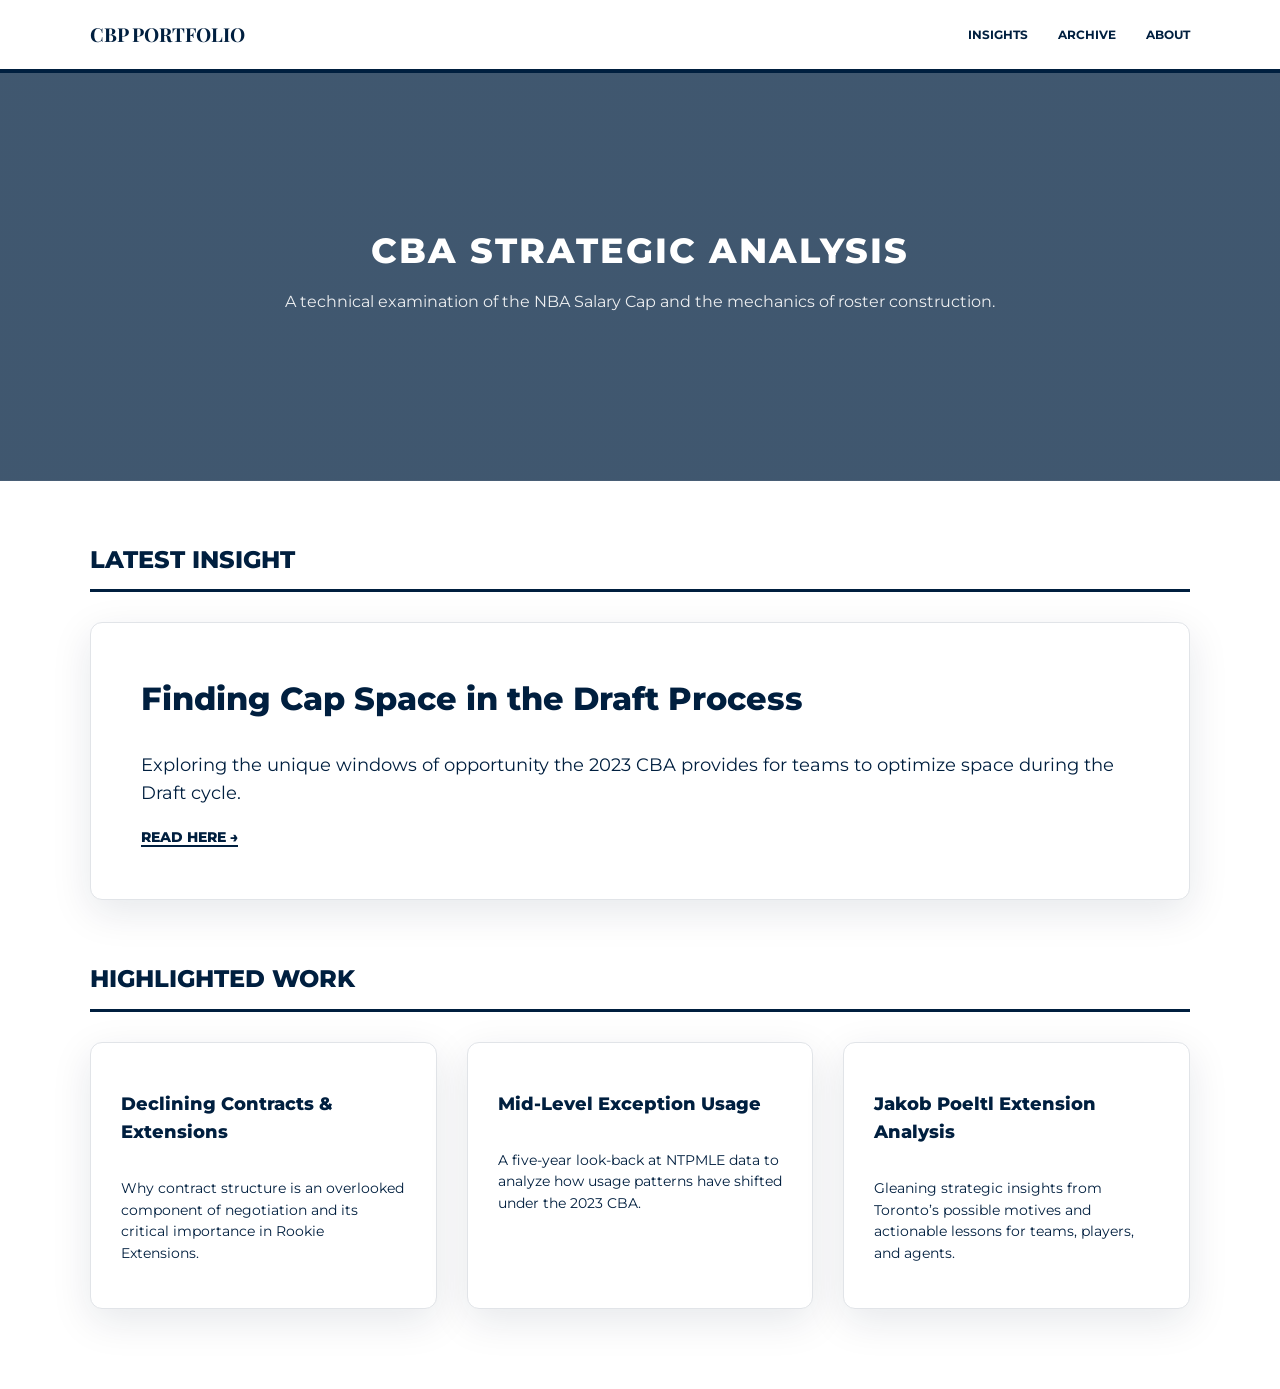
==== index.html @ 21a1cd1e "Update index.html" ====
<!DOCTYPE html>
<html lang="en">
<head>
    <meta charset="UTF-8">
    <meta name="viewport" content="width=device-width, initial-scale=1.0">
    <title>CBP Portfolio | Home</title>
    <link rel="stylesheet" href="style.css">
</head>
<body>
    <nav>
        <div class="nav-container">
            <a href="index.html" class="brand-logo">CBP Portfolio</a>
            <ul>
                <li><a href="index.html">Insights</a></li>
                <li><a href="projects.html">Archive</a></li>
                <li><a href="about.html">About</a></li>
            </ul>
        </div>
    </nav>

    <header class="hero">
        <h1>CBA Strategic Analysis</h1>
        <p>A technical examination of the NBA Salary Cap and the mechanics of roster construction.</p>
    </header>

    <main class="container">
        <span class="section-title">Latest Insight</span>
        <div class="featured-card">
            <h2 style="font-size: 2rem; margin-top: 0; font-weight: 800;">Finding Cap Space in the Draft Process</h2>
            <p style="font-size: 1.1rem;">Exploring the unique windows of opportunity the 2023 CBA provides for teams to optimize space during the Draft cycle.</p>
            <a href="https://drive.google.com/open?id=1f_7PeW-LgI48fHbIwn1nZwEF0cop1uEIu7tXVIypFJo" style="color:var(--navy); font-weight:800; text-decoration:none; text-transform:uppercase; font-size:0.85rem; border-bottom: 2px solid var(--navy);">Read Here →</a>
        </div>

        <span class="section-title">Highlighted Work</span>
        <div class="grid">
            <a href="https://drive.google.com/open?id=1r5EEuAGNq259s-AdWEqDMYGVttCYuRvjtx8AqNVq8k0" class="card">
                <h3 style="font-weight:800; font-size:1.1rem;">Declining Contracts & Extensions</h3>
                <p style="font-size:0.85rem;">Why contract structure is an overlooked component of negotiation and its critical importance in Rookie Extensions.</p>
            </a>
            <a href="https://drive.google.com/open?id=15UDdMBp6Mp_vAnA6nlnhU4esBTWFTg453Vq_dpr5j-M" class="card">
                <h3 style="font-weight:800; font-size:1.1rem;">Mid-Level Exception Usage</h3>
                <p style="font-size:0.85rem;">A five-year look-back at NTPMLE data to analyze how usage patterns have shifted under the 2023 CBA.</p>
            </a>
            <a href="https://drive.google.com/open?id=14e6H8MVXcV-r86VJy1ZReL-wsqnfhFiHsn7ZvPEMdQc" class="card">
                <h3 style="font-weight:800; font-size:1.1rem;">Jakob Poeltl Extension Analysis</h3>
                <p style="font-size:0.85rem;">Gleaning strategic insights from Toronto’s possible motives and actionable lessons for teams, players, and agents.</p>
            </a>
        </div>
    </main>
</body>
</html>
---- style.css ----
@import url('https://fonts.googleapis.com/css2?family=Montserrat:wght@400;600;700;800&family=Playfair+Display:wght@700&display=swap');

:root {
    --navy: #001f3f; 
    --white: #ffffff;
    --light-gray: #f8f9fa;
    --border: #e1e4e8;
    --shadow: 0 12px 40px rgba(0, 31, 63, 0.1);
}

body {
    font-family: 'Montserrat', sans-serif;
    margin: 0;
    color: var(--navy);
    background-color: var(--white);
    line-height: 1.6;
    font-size: 0.95rem;
}

/* NAVIGATION */
nav {
    background: var(--white);
    padding: 1.2rem 0;
    border-bottom: 4px solid var(--navy);
    position: sticky;
    top: 0;
    z-index: 1000;
}

.nav-container {
    width: 90%;
    max-width: 1100px;
    margin: auto;
    display: flex;
    justify-content: space-between;
    align-items: center;
}

.brand-logo {
    font-family: 'Playfair Display', serif;
    font-weight: 700;
    font-size: 1.2rem;
    color: var(--navy);
    text-decoration: none;
}

nav ul { display: flex; gap: 30px; list-style: none; margin: 0; }
nav a { text-decoration: none; color: var(--navy); font-weight: 700; font-size: 0.75rem; text-transform: uppercase; }

/* HERO BANNERS */
.hero {
    background: linear-gradient(rgba(0, 31, 63, 0.75), rgba(0, 31, 63, 0.75)), 
                url('https://images.unsplash.com/photo-1544919982-b61976f0ba43?auto=format&fit=crop&w=1500&q=80');
    background-size: cover;
    background-position: center;
    color: var(--white);
    padding: 150px 20px; /* Large and clear */
    text-align: center;
}

.hero h1 { font-size: 2.2rem; margin: 0; font-weight: 800; text-transform: uppercase; letter-spacing: 2px; }
.hero p { font-size: 1rem; opacity: 0.9; margin-top: 10px; max-width: 750px; margin-inline: auto; font-weight: 400; }

/* SECTION TITLES */
.section-title {
    font-size: 1.5rem;
    font-weight: 800;
    text-transform: uppercase;
    color: var(--navy);
    margin: 60px 0 30px;
    display: block;
    border-bottom: 3px solid var(--navy);
    padding-bottom: 10px;
}

/* CARDS */
.container { width: 90%; max-width: 1100px; margin: auto; padding-bottom: 80px; }

.featured-card {
    border: 1px solid var(--border);
    padding: 50px;
    background: var(--white);
    box-shadow: var(--shadow);
    border-radius: 12px;
}

.grid { display: grid; grid-template-columns: repeat(3, 1fr); gap: 30px; }

.card {
    border: 1px solid var(--border);
    padding: 30px;
    background: var(--white);
    box-shadow: var(--shadow);
    border-radius: 12px;
    transition: 0.3s ease;
    text-decoration: none;
    color: inherit;
    display: flex;
    flex-direction: column;
}

.card:hover { transform: translateY(-8px); box-shadow: 0 20px 50px rgba(0, 31, 63, 0.15); }

/* CONNECT BOX AESTHETIC */
.contact-box {
    background: var(--white);
    border: 1px solid var(--border);
    padding: 35px; /* Added significant white space */
    border-radius: 15px;
    box-shadow: var(--shadow);
}

.contact-box h4 {
    margin: 0 0 20px;
    text-transform: uppercase;
    font-size: 1.1rem;
    letter-spacing: 1px;
    color: var(--navy);
    font-weight: 800;
}

.btn-outline {
    display: inline-block;
    padding: 14px 28px;
    border: 2px solid var(--navy);
    color: var(--navy);
    text-decoration: none;
    font-weight: 700;
    text-transform: uppercase;
    font-size: 0.8rem;
    margin-top: 25px;
    border-radius: 4px;
}

.btn-outline:hover { background: var(--navy); color: var(--white); }

@media (max-width: 900px) { .grid { grid-template-columns: 1fr; } }
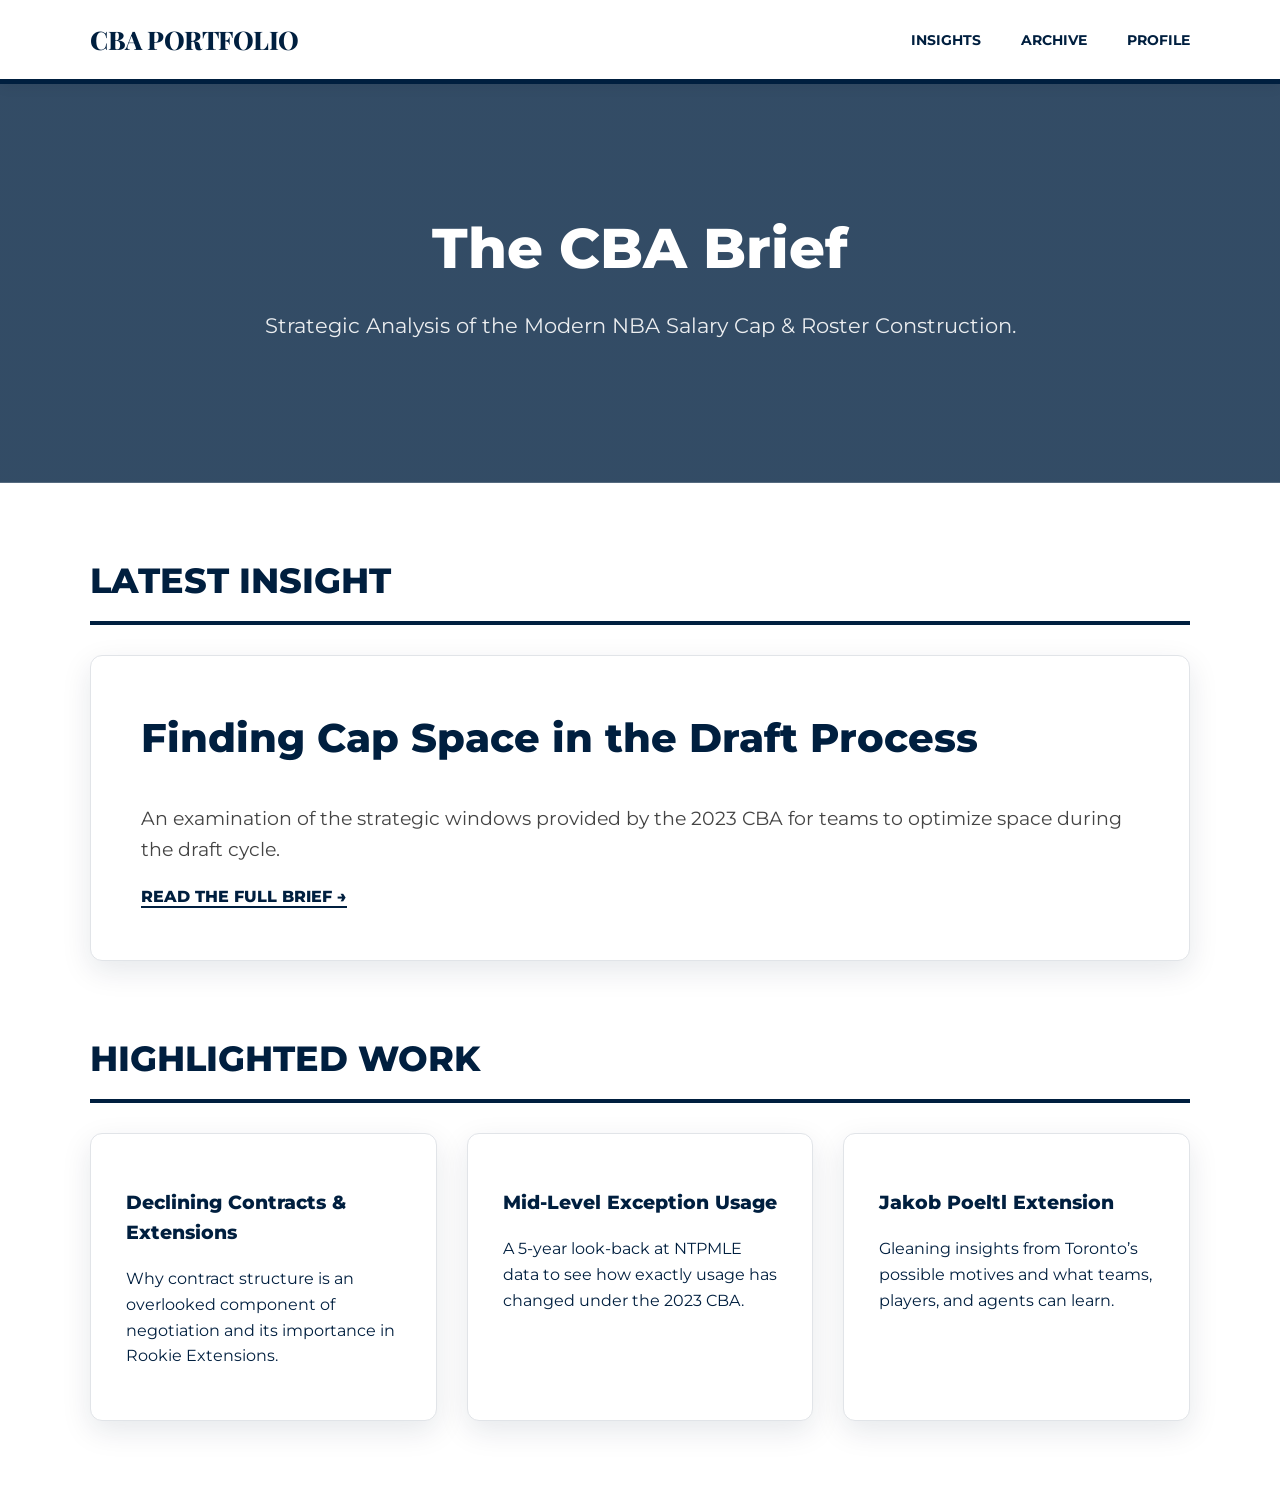
==== commit cc46b591: "Update index.html" ====
--- a/index.html
+++ b/index.html
@@ -3,49 +3,51 @@
 <head>
     <meta charset="UTF-8">
     <meta name="viewport" content="width=device-width, initial-scale=1.0">
-    <title>CBP Portfolio | Home</title>
+    <title>CBA Portfolio | Michael Morales</title>
     <link rel="stylesheet" href="style.css">
 </head>
 <body>
+
     <nav>
         <div class="nav-container">
-            <a href="index.html" class="brand-logo">CBP Portfolio</a>
+            <a href="index.html" class="brand-logo">CBA Portfolio</a>
             <ul>
                 <li><a href="index.html">Insights</a></li>
                 <li><a href="projects.html">Archive</a></li>
-                <li><a href="about.html">About</a></li>
+                <li><a href="about.html">Profile</a></li>
             </ul>
         </div>
     </nav>
 
     <header class="hero">
-        <h1>CBA Strategic Analysis</h1>
-        <p>A technical examination of the NBA Salary Cap and the mechanics of roster construction.</p>
+        <h1>The CBA Brief</h1>
+        <p>Strategic Analysis of the Modern NBA Salary Cap & Roster Construction.</p>
     </header>
 
     <main class="container">
         <span class="section-title">Latest Insight</span>
         <div class="featured-card">
-            <h2 style="font-size: 2rem; margin-top: 0; font-weight: 800;">Finding Cap Space in the Draft Process</h2>
-            <p style="font-size: 1.1rem;">Exploring the unique windows of opportunity the 2023 CBA provides for teams to optimize space during the Draft cycle.</p>
-            <a href="https://drive.google.com/open?id=1f_7PeW-LgI48fHbIwn1nZwEF0cop1uEIu7tXVIypFJo" style="color:var(--navy); font-weight:800; text-decoration:none; text-transform:uppercase; font-size:0.85rem; border-bottom: 2px solid var(--navy);">Read Here →</a>
+            <h2 style="font-size: 2.5rem; margin-top: 0; font-weight: 800;">Finding Cap Space in the Draft Process</h2>
+            <p style="font-size: 1.2rem; color: #444;">An examination of the strategic windows provided by the 2023 CBA for teams to optimize space during the draft cycle.</p>
+            <a href="https://drive.google.com/open?id=1f_7PeW-LgI48fHbIwn1nZwEF0cop1uEIu7tXVIypFJo" style="color:var(--navy); font-weight:800; text-decoration:none; text-transform:uppercase; font-size:1rem; border-bottom: 2px solid var(--navy);">Read the Full Brief →</a>
         </div>
 
         <span class="section-title">Highlighted Work</span>
         <div class="grid">
             <a href="https://drive.google.com/open?id=1r5EEuAGNq259s-AdWEqDMYGVttCYuRvjtx8AqNVq8k0" class="card">
-                <h3 style="font-weight:800; font-size:1.1rem;">Declining Contracts & Extensions</h3>
-                <p style="font-size:0.85rem;">Why contract structure is an overlooked component of negotiation and its critical importance in Rookie Extensions.</p>
+                <h3 style="font-weight: 800;">Declining Contracts & Extensions</h3>
+                <p>Why contract structure is an overlooked component of negotiation and its importance in Rookie Extensions.</p>
             </a>
             <a href="https://drive.google.com/open?id=15UDdMBp6Mp_vAnA6nlnhU4esBTWFTg453Vq_dpr5j-M" class="card">
-                <h3 style="font-weight:800; font-size:1.1rem;">Mid-Level Exception Usage</h3>
-                <p style="font-size:0.85rem;">A five-year look-back at NTPMLE data to analyze how usage patterns have shifted under the 2023 CBA.</p>
+                <h3 style="font-weight: 800;">Mid-Level Exception Usage</h3>
+                <p>A 5-year look-back at NTPMLE data to see how exactly usage has changed under the 2023 CBA.</p>
             </a>
             <a href="https://drive.google.com/open?id=14e6H8MVXcV-r86VJy1ZReL-wsqnfhFiHsn7ZvPEMdQc" class="card">
-                <h3 style="font-weight:800; font-size:1.1rem;">Jakob Poeltl Extension Analysis</h3>
-                <p style="font-size:0.85rem;">Gleaning strategic insights from Toronto’s possible motives and actionable lessons for teams, players, and agents.</p>
+                <h3 style="font-weight: 800;">Jakob Poeltl Extension</h3>
+                <p>Gleaning insights from Toronto’s possible motives and what teams, players, and agents can learn.</p>
             </a>
         </div>
     </main>
+
 </body>
 </html>
--- a/style.css
+++ b/style.css
@@ -1,3 +1,4 @@
+/* IMPORTING FONTS */
 @import url('https://fonts.googleapis.com/css2?family=Montserrat:wght@400;600;700;800&family=Playfair+Display:wght@700&display=swap');
 
 :root {
@@ -5,7 +6,7 @@
     --white: #ffffff;
     --light-gray: #f8f9fa;
     --border: #e1e4e8;
-    --shadow: 0 12px 40px rgba(0, 31, 63, 0.1);
+    --shadow: 0 10px 30px rgba(0, 31, 63, 0.1);
 }
 
 body {
@@ -14,14 +15,14 @@
     color: var(--navy);
     background-color: var(--white);
     line-height: 1.6;
-    font-size: 0.95rem;
 }
 
-/* NAVIGATION */
+/* TOP MENU BANNER DISTINCTION */
 nav {
     background: var(--white);
     padding: 1.2rem 0;
-    border-bottom: 4px solid var(--navy);
+    border-bottom: 5px solid var(--navy); /* Bold top banner */
+    box-shadow: 0 4px 12px rgba(0,0,0,0.05);
     position: sticky;
     top: 0;
     z-index: 1000;
@@ -38,42 +39,43 @@
 
 .brand-logo {
     font-family: 'Playfair Display', serif;
-    font-weight: 700;
-    font-size: 1.2rem;
+    font-weight: 800;
+    font-size: 1.6rem;
     color: var(--navy);
     text-decoration: none;
+    letter-spacing: -0.5px;
 }
 
-nav ul { display: flex; gap: 30px; list-style: none; margin: 0; }
-nav a { text-decoration: none; color: var(--navy); font-weight: 700; font-size: 0.75rem; text-transform: uppercase; }
+nav ul { display: flex; gap: 40px; list-style: none; margin: 0; }
+nav a { text-decoration: none; color: var(--navy); font-weight: 700; font-size: 0.85rem; text-transform: uppercase; }
 
-/* HERO BANNERS */
+/* HERO WITH BASKETBALL HOOP THEME */
 .hero {
-    background: linear-gradient(rgba(0, 31, 63, 0.75), rgba(0, 31, 63, 0.75)), 
+    background: linear-gradient(rgba(0, 31, 63, 0.8), rgba(0, 31, 63, 0.8)), 
                 url('https://images.unsplash.com/photo-1544919982-b61976f0ba43?auto=format&fit=crop&w=1500&q=80');
     background-size: cover;
     background-position: center;
     color: var(--white);
-    padding: 150px 20px; /* Large and clear */
+    padding: 120px 20px;
     text-align: center;
 }
 
-.hero h1 { font-size: 2.2rem; margin: 0; font-weight: 800; text-transform: uppercase; letter-spacing: 2px; }
-.hero p { font-size: 1rem; opacity: 0.9; margin-top: 10px; max-width: 750px; margin-inline: auto; font-weight: 400; }
+.hero h1 { font-size: 3.5rem; margin: 0; font-weight: 800; }
+.hero p { font-size: 1.3rem; opacity: 0.9; margin-top: 15px; max-width: 800px; margin-inline: auto; }
 
-/* SECTION TITLES */
+/* BOLD SECTION TITLES */
 .section-title {
-    font-size: 1.5rem;
+    font-size: 2.2rem;
     font-weight: 800;
     text-transform: uppercase;
     color: var(--navy);
-    margin: 60px 0 30px;
+    margin: 70px 0 30px;
     display: block;
-    border-bottom: 3px solid var(--navy);
-    padding-bottom: 10px;
+    border-bottom: 4px solid var(--navy);
+    padding-bottom: 12px;
 }
 
-/* CARDS */
+/* CARDS & SHADOWS */
 .container { width: 90%; max-width: 1100px; margin: auto; padding-bottom: 80px; }
 
 .featured-card {
@@ -88,50 +90,47 @@
 
 .card {
     border: 1px solid var(--border);
-    padding: 30px;
+    padding: 35px;
     background: var(--white);
     box-shadow: var(--shadow);
     border-radius: 12px;
-    transition: 0.3s ease;
+    transition: 0.4s ease;
     text-decoration: none;
     color: inherit;
-    display: flex;
-    flex-direction: column;
 }
 
-.card:hover { transform: translateY(-8px); box-shadow: 0 20px 50px rgba(0, 31, 63, 0.15); }
+.card:hover { transform: translateY(-10px); box-shadow: 0 20px 50px rgba(0, 31, 63, 0.2); border-color: var(--navy); }
 
-/* CONNECT BOX AESTHETIC */
+/* PROFILE BOXES */
+.avatar-container { width: 220px; height: 220px; margin: 0 auto 30px; border: 4px solid var(--navy); border-radius: 50%; overflow: hidden; box-shadow: var(--shadow); }
+.profile-circle { width: 100%; height: 100%; object-fit: cover; }
+
 .contact-box {
     background: var(--white);
     border: 1px solid var(--border);
-    padding: 35px; /* Added significant white space */
-    border-radius: 15px;
+    padding: 25px;
+    border-radius: 12px;
     box-shadow: var(--shadow);
-}
-
-.contact-box h4 {
-    margin: 0 0 20px;
-    text-transform: uppercase;
-    font-size: 1.1rem;
-    letter-spacing: 1px;
-    color: var(--navy);
-    font-weight: 800;
+    text-align: left;
 }
 
 .btn-outline {
     display: inline-block;
-    padding: 14px 28px;
+    padding: 15px 30px;
     border: 2px solid var(--navy);
     color: var(--navy);
     text-decoration: none;
-    font-weight: 700;
+    font-weight: 800;
     text-transform: uppercase;
-    font-size: 0.8rem;
     margin-top: 25px;
+    transition: 0.3s;
     border-radius: 4px;
 }
 
 .btn-outline:hover { background: var(--navy); color: var(--white); }
 
-@media (max-width: 900px) { .grid { grid-template-columns: 1fr; } }
+/* RESPONSIVE */
+@media (max-width: 900px) {
+    .grid { grid-template-columns: 1fr; }
+    .profile-layout { grid-template-columns: 1fr !important; text-align: center; }
+}
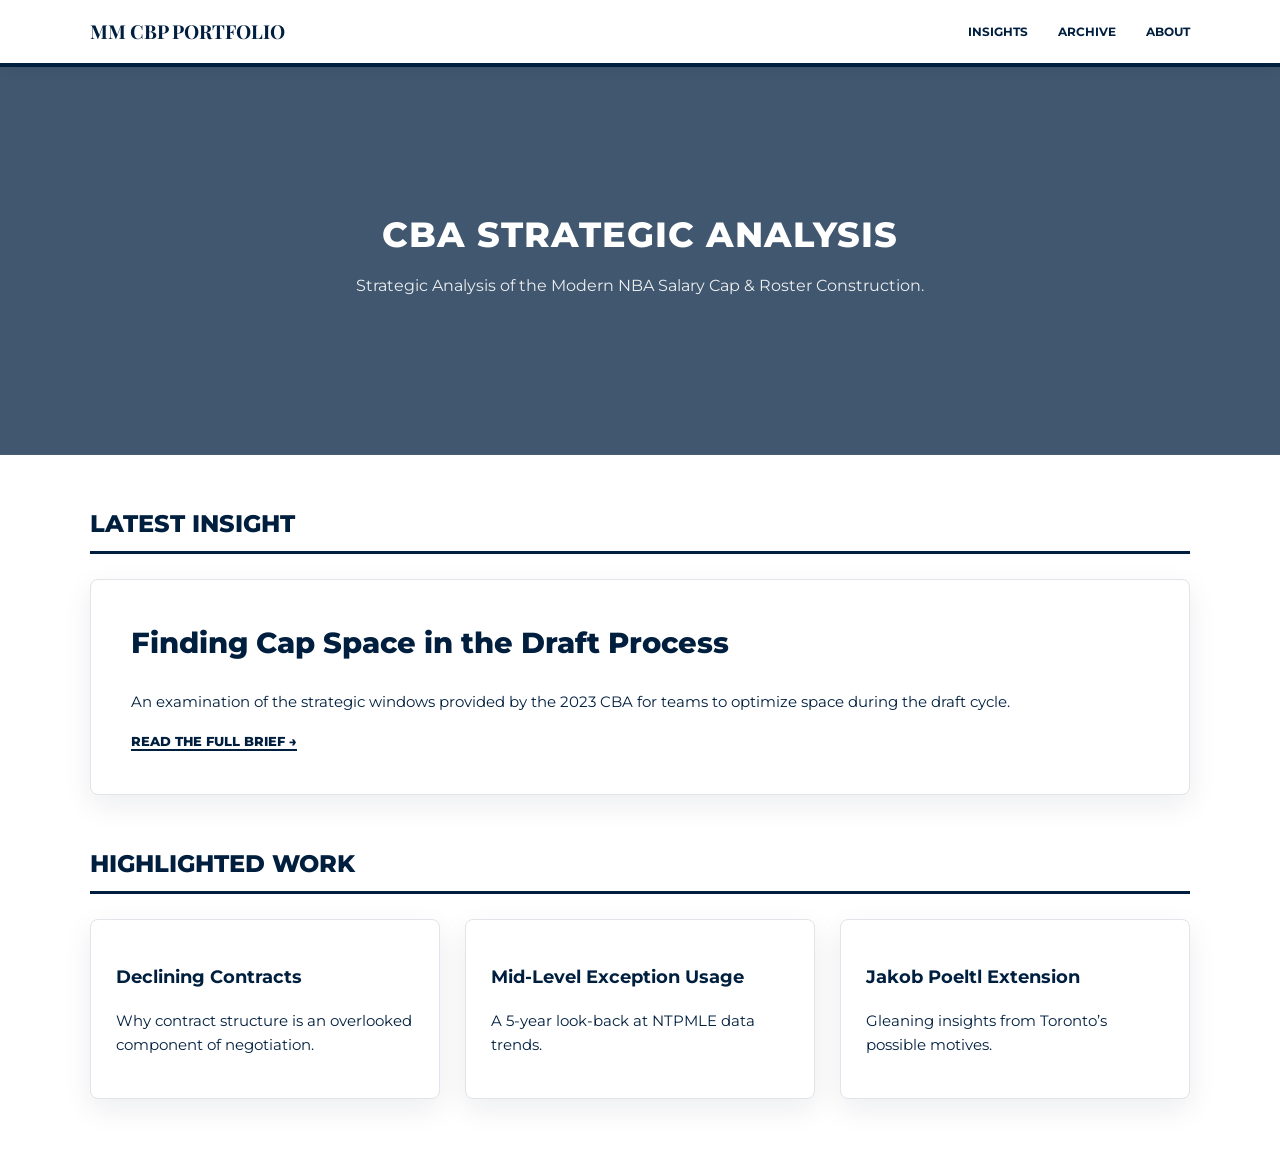
==== commit db5ea169: "Update index.html" ====
--- a/index.html
+++ b/index.html
@@ -3,51 +3,48 @@
 <head>
     <meta charset="UTF-8">
     <meta name="viewport" content="width=device-width, initial-scale=1.0">
-    <title>CBA Portfolio | Michael Morales</title>
+    <title>MM CBP Portfolio | Home</title>
     <link rel="stylesheet" href="style.css">
 </head>
 <body>
-
     <nav>
         <div class="nav-container">
-            <a href="index.html" class="brand-logo">CBA Portfolio</a>
+            <a href="index.html" class="brand-logo">MM CBP Portfolio</a>
             <ul>
                 <li><a href="index.html">Insights</a></li>
                 <li><a href="projects.html">Archive</a></li>
-                <li><a href="about.html">Profile</a></li>
+                <li><a href="about.html">About</a></li>
             </ul>
         </div>
     </nav>
 
     <header class="hero">
-        <h1>The CBA Brief</h1>
+        <h1>CBA Strategic Analysis</h1>
         <p>Strategic Analysis of the Modern NBA Salary Cap & Roster Construction.</p>
     </header>
 
     <main class="container">
         <span class="section-title">Latest Insight</span>
         <div class="featured-card">
-            <h2 style="font-size: 2.5rem; margin-top: 0; font-weight: 800;">Finding Cap Space in the Draft Process</h2>
-            <p style="font-size: 1.2rem; color: #444;">An examination of the strategic windows provided by the 2023 CBA for teams to optimize space during the draft cycle.</p>
-            <a href="https://drive.google.com/open?id=1f_7PeW-LgI48fHbIwn1nZwEF0cop1uEIu7tXVIypFJo" style="color:var(--navy); font-weight:800; text-decoration:none; text-transform:uppercase; font-size:1rem; border-bottom: 2px solid var(--navy);">Read the Full Brief →</a>
+            <h2 style="font-size: 1.8rem; margin-top: 0; font-weight: 800;">Finding Cap Space in the Draft Process</h2>
+            <p>An examination of the strategic windows provided by the 2023 CBA for teams to optimize space during the draft cycle.</p>
+            <a href="https://drive.google.com/open?id=1f_7PeW-LgI48fHbIwn1nZwEF0cop1uEIu7tXVIypFJo" style="color:var(--navy); font-weight:800; text-decoration:none; text-transform:uppercase; font-size:0.8rem; border-bottom: 2px solid var(--navy);">Read the Full Brief →</a>
         </div>
-
         <span class="section-title">Highlighted Work</span>
         <div class="grid">
             <a href="https://drive.google.com/open?id=1r5EEuAGNq259s-AdWEqDMYGVttCYuRvjtx8AqNVq8k0" class="card">
-                <h3 style="font-weight: 800;">Declining Contracts & Extensions</h3>
-                <p>Why contract structure is an overlooked component of negotiation and its importance in Rookie Extensions.</p>
+                <h3>Declining Contracts</h3>
+                <p>Why contract structure is an overlooked component of negotiation.</p>
             </a>
             <a href="https://drive.google.com/open?id=15UDdMBp6Mp_vAnA6nlnhU4esBTWFTg453Vq_dpr5j-M" class="card">
-                <h3 style="font-weight: 800;">Mid-Level Exception Usage</h3>
-                <p>A 5-year look-back at NTPMLE data to see how exactly usage has changed under the 2023 CBA.</p>
+                <h3>Mid-Level Exception Usage</h3>
+                <p>A 5-year look-back at NTPMLE data trends.</p>
             </a>
             <a href="https://drive.google.com/open?id=14e6H8MVXcV-r86VJy1ZReL-wsqnfhFiHsn7ZvPEMdQc" class="card">
-                <h3 style="font-weight: 800;">Jakob Poeltl Extension</h3>
-                <p>Gleaning insights from Toronto’s possible motives and what teams, players, and agents can learn.</p>
+                <h3>Jakob Poeltl Extension</h3>
+                <p>Gleaning insights from Toronto’s possible motives.</p>
             </a>
         </div>
     </main>
-
 </body>
 </html>
--- a/style.css
+++ b/style.css
@@ -1,4 +1,3 @@
-/* IMPORTING FONTS */
 @import url('https://fonts.googleapis.com/css2?family=Montserrat:wght@400;600;700;800&family=Playfair+Display:wght@700&display=swap');
 
 :root {
@@ -6,7 +5,7 @@
     --white: #ffffff;
     --light-gray: #f8f9fa;
     --border: #e1e4e8;
-    --shadow: 0 10px 30px rgba(0, 31, 63, 0.1);
+    --shadow: 0 10px 30px rgba(0, 31, 63, 0.08);
 }
 
 body {
@@ -15,13 +14,14 @@
     color: var(--navy);
     background-color: var(--white);
     line-height: 1.6;
+    font-size: 0.95rem;
 }
 
-/* TOP MENU BANNER DISTINCTION */
+/* NAVIGATION */
 nav {
     background: var(--white);
-    padding: 1.2rem 0;
-    border-bottom: 5px solid var(--navy); /* Bold top banner */
+    padding: 1rem 0;
+    border-bottom: 4px solid var(--navy);
     box-shadow: 0 4px 12px rgba(0,0,0,0.05);
     position: sticky;
     top: 0;
@@ -39,98 +39,96 @@
 
 .brand-logo {
     font-family: 'Playfair Display', serif;
-    font-weight: 800;
-    font-size: 1.6rem;
+    font-weight: 700;
+    font-size: 1.2rem;
     color: var(--navy);
     text-decoration: none;
-    letter-spacing: -0.5px;
 }
 
-nav ul { display: flex; gap: 40px; list-style: none; margin: 0; }
-nav a { text-decoration: none; color: var(--navy); font-weight: 700; font-size: 0.85rem; text-transform: uppercase; }
+nav ul { display: flex; gap: 30px; list-style: none; margin: 0; }
+nav a { text-decoration: none; color: var(--navy); font-weight: 700; font-size: 0.75rem; text-transform: uppercase; }
 
-/* HERO WITH BASKETBALL HOOP THEME */
+/* HERO BANNERS (Now larger and clearer) */
 .hero {
-    background: linear-gradient(rgba(0, 31, 63, 0.8), rgba(0, 31, 63, 0.8)), 
+    background: linear-gradient(rgba(0, 31, 63, 0.75), rgba(0, 31, 63, 0.75)), 
                 url('https://images.unsplash.com/photo-1544919982-b61976f0ba43?auto=format&fit=crop&w=1500&q=80');
     background-size: cover;
     background-position: center;
     color: var(--white);
-    padding: 120px 20px;
+    padding: 140px 20px; /* Increased height to reduce blur/zoom effect */
     text-align: center;
 }
 
-.hero h1 { font-size: 3.5rem; margin: 0; font-weight: 800; }
-.hero p { font-size: 1.3rem; opacity: 0.9; margin-top: 15px; max-width: 800px; margin-inline: auto; }
+.hero h1 { font-size: 2.2rem; margin: 0; font-weight: 800; text-transform: uppercase; letter-spacing: 1px; }
+.hero p { font-size: 1rem; opacity: 0.9; margin-top: 10px; max-width: 700px; margin-inline: auto; font-weight: 400; }
 
-/* BOLD SECTION TITLES */
+/* SECTION TITLES */
 .section-title {
-    font-size: 2.2rem;
+    font-size: 1.5rem;
     font-weight: 800;
     text-transform: uppercase;
     color: var(--navy);
-    margin: 70px 0 30px;
+    margin: 50px 0 25px;
     display: block;
-    border-bottom: 4px solid var(--navy);
-    padding-bottom: 12px;
+    border-bottom: 3px solid var(--navy);
+    padding-bottom: 8px;
 }
 
-/* CARDS & SHADOWS */
-.container { width: 90%; max-width: 1100px; margin: auto; padding-bottom: 80px; }
+/* CARDS */
+.container { width: 90%; max-width: 1100px; margin: auto; padding-bottom: 60px; }
 
 .featured-card {
     border: 1px solid var(--border);
-    padding: 50px;
+    padding: 40px;
     background: var(--white);
     box-shadow: var(--shadow);
-    border-radius: 12px;
+    border-radius: 8px;
 }
 
-.grid { display: grid; grid-template-columns: repeat(3, 1fr); gap: 30px; }
+.grid { display: grid; grid-template-columns: repeat(3, 1fr); gap: 25px; }
 
 .card {
     border: 1px solid var(--border);
-    padding: 35px;
+    padding: 25px;
     background: var(--white);
     box-shadow: var(--shadow);
-    border-radius: 12px;
-    transition: 0.4s ease;
+    border-radius: 8px;
+    transition: 0.3s ease;
     text-decoration: none;
     color: inherit;
 }
 
-.card:hover { transform: translateY(-10px); box-shadow: 0 20px 50px rgba(0, 31, 63, 0.2); border-color: var(--navy); }
+.card:hover { transform: translateY(-5px); box-shadow: 0 15px 35px rgba(0, 31, 63, 0.15); border-color: var(--navy); }
 
-/* PROFILE BOXES */
-.avatar-container { width: 220px; height: 220px; margin: 0 auto 30px; border: 4px solid var(--navy); border-radius: 50%; overflow: hidden; box-shadow: var(--shadow); }
-.profile-circle { width: 100%; height: 100%; object-fit: cover; }
-
+/* CONNECT BOX */
 .contact-box {
     background: var(--white);
     border: 1px solid var(--border);
     padding: 25px;
-    border-radius: 12px;
+    border-radius: 8px;
     box-shadow: var(--shadow);
-    text-align: left;
+}
+
+.contact-box h4 {
+    margin: 0 0 15px;
+    text-transform: uppercase;
+    font-size: 1rem; /* Made larger as requested */
+    letter-spacing: 1px;
+    color: var(--navy);
 }
 
 .btn-outline {
     display: inline-block;
-    padding: 15px 30px;
+    padding: 12px 24px;
     border: 2px solid var(--navy);
     color: var(--navy);
     text-decoration: none;
-    font-weight: 800;
+    font-weight: 700;
     text-transform: uppercase;
-    margin-top: 25px;
-    transition: 0.3s;
-    border-radius: 4px;
+    font-size: 0.75rem;
+    margin-top: 20px;
 }
 
 .btn-outline:hover { background: var(--navy); color: var(--white); }
 
-/* RESPONSIVE */
-@media (max-width: 900px) {
-    .grid { grid-template-columns: 1fr; }
-    .profile-layout { grid-template-columns: 1fr !important; text-align: center; }
-}
+@media (max-width: 900px) { .grid { grid-template-columns: 1fr; } }
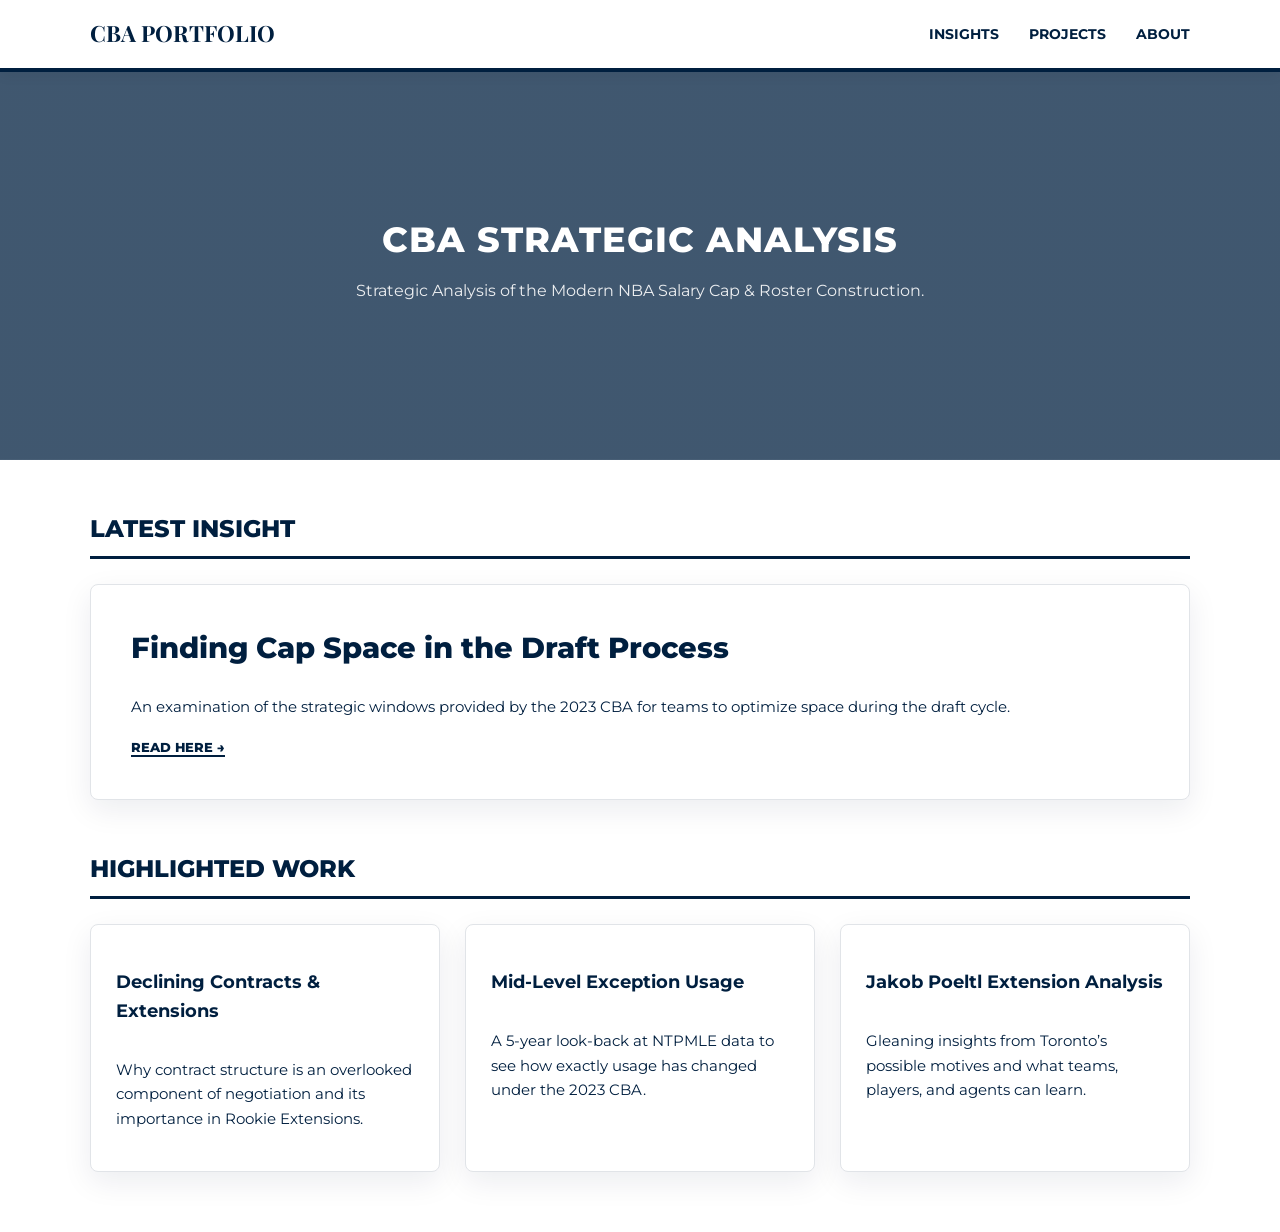
==== commit 7794d1fa: "Update index.html" ====
--- a/index.html
+++ b/index.html
@@ -3,16 +3,16 @@
 <head>
     <meta charset="UTF-8">
     <meta name="viewport" content="width=device-width, initial-scale=1.0">
-    <title>MM CBP Portfolio | Home</title>
+    <title>CBA Portfolio | Home</title>
     <link rel="stylesheet" href="style.css">
 </head>
 <body>
     <nav>
         <div class="nav-container">
-            <a href="index.html" class="brand-logo">MM CBP Portfolio</a>
+            <a href="index.html" class="brand-logo">CBA Portfolio</a>
             <ul>
                 <li><a href="index.html">Insights</a></li>
-                <li><a href="projects.html">Archive</a></li>
+                <li><a href="projects.html">Projects</a></li>
                 <li><a href="about.html">About</a></li>
             </ul>
         </div>
@@ -28,21 +28,22 @@
         <div class="featured-card">
             <h2 style="font-size: 1.8rem; margin-top: 0; font-weight: 800;">Finding Cap Space in the Draft Process</h2>
             <p>An examination of the strategic windows provided by the 2023 CBA for teams to optimize space during the draft cycle.</p>
-            <a href="https://drive.google.com/open?id=1f_7PeW-LgI48fHbIwn1nZwEF0cop1uEIu7tXVIypFJo" style="color:var(--navy); font-weight:800; text-decoration:none; text-transform:uppercase; font-size:0.8rem; border-bottom: 2px solid var(--navy);">Read the Full Brief →</a>
+            <a href="https://drive.google.com/open?id=1f_7PeW-LgI48fHbIwn1nZwEF0cop1uEIu7tXVIypFJo" style="color:var(--navy); font-weight:800; text-decoration:none; text-transform:uppercase; font-size:0.8rem; border-bottom: 2px solid var(--navy);">Read Here →</a>
         </div>
+
         <span class="section-title">Highlighted Work</span>
         <div class="grid">
             <a href="https://drive.google.com/open?id=1r5EEuAGNq259s-AdWEqDMYGVttCYuRvjtx8AqNVq8k0" class="card">
-                <h3>Declining Contracts</h3>
-                <p>Why contract structure is an overlooked component of negotiation.</p>
+                <h3>Declining Contracts & Extensions</h3>
+                <p>Why contract structure is an overlooked component of negotiation and its importance in Rookie Extensions.</p>
             </a>
             <a href="https://drive.google.com/open?id=15UDdMBp6Mp_vAnA6nlnhU4esBTWFTg453Vq_dpr5j-M" class="card">
                 <h3>Mid-Level Exception Usage</h3>
-                <p>A 5-year look-back at NTPMLE data trends.</p>
+                <p>A 5-year look-back at NTPMLE data to see how exactly usage has changed under the 2023 CBA.</p>
             </a>
             <a href="https://drive.google.com/open?id=14e6H8MVXcV-r86VJy1ZReL-wsqnfhFiHsn7ZvPEMdQc" class="card">
-                <h3>Jakob Poeltl Extension</h3>
-                <p>Gleaning insights from Toronto’s possible motives.</p>
+                <h3>Jakob Poeltl Extension Analysis</h3>
+                <p>Gleaning insights from Toronto’s possible motives and what teams, players, and agents can learn.</p>
             </a>
         </div>
     </main>
--- a/style.css
+++ b/style.css
@@ -40,22 +40,28 @@
 .brand-logo {
     font-family: 'Playfair Display', serif;
     font-weight: 700;
-    font-size: 1.2rem;
+    font-size: 1.4rem;
     color: var(--navy);
     text-decoration: none;
 }
 
 nav ul { display: flex; gap: 30px; list-style: none; margin: 0; }
-nav a { text-decoration: none; color: var(--navy); font-weight: 700; font-size: 0.75rem; text-transform: uppercase; }
+nav a { 
+    text-decoration: none; 
+    color: var(--navy); 
+    font-weight: 700; 
+    font-size: 0.9rem; /* Increased size */
+    text-transform: uppercase; 
+}
 
-/* HERO BANNERS (Now larger and clearer) */
+/* HERO BANNERS */
 .hero {
     background: linear-gradient(rgba(0, 31, 63, 0.75), rgba(0, 31, 63, 0.75)), 
                 url('https://images.unsplash.com/photo-1544919982-b61976f0ba43?auto=format&fit=crop&w=1500&q=80');
     background-size: cover;
     background-position: center;
     color: var(--white);
-    padding: 140px 20px; /* Increased height to reduce blur/zoom effect */
+    padding: 140px 20px;
     text-align: center;
 }
 
@@ -96,23 +102,26 @@
     transition: 0.3s ease;
     text-decoration: none;
     color: inherit;
+    display: flex;
+    flex-direction: column;
 }
 
 .card:hover { transform: translateY(-5px); box-shadow: 0 15px 35px rgba(0, 31, 63, 0.15); border-color: var(--navy); }
 
-/* CONNECT BOX */
+/* CONNECT BOX - Centered */
 .contact-box {
     background: var(--white);
     border: 1px solid var(--border);
     padding: 25px;
     border-radius: 8px;
     box-shadow: var(--shadow);
+    text-align: center; /* Center aligned content */
 }
 
 .contact-box h4 {
     margin: 0 0 15px;
     text-transform: uppercase;
-    font-size: 1rem; /* Made larger as requested */
+    font-size: 1rem;
     letter-spacing: 1px;
     color: var(--navy);
 }
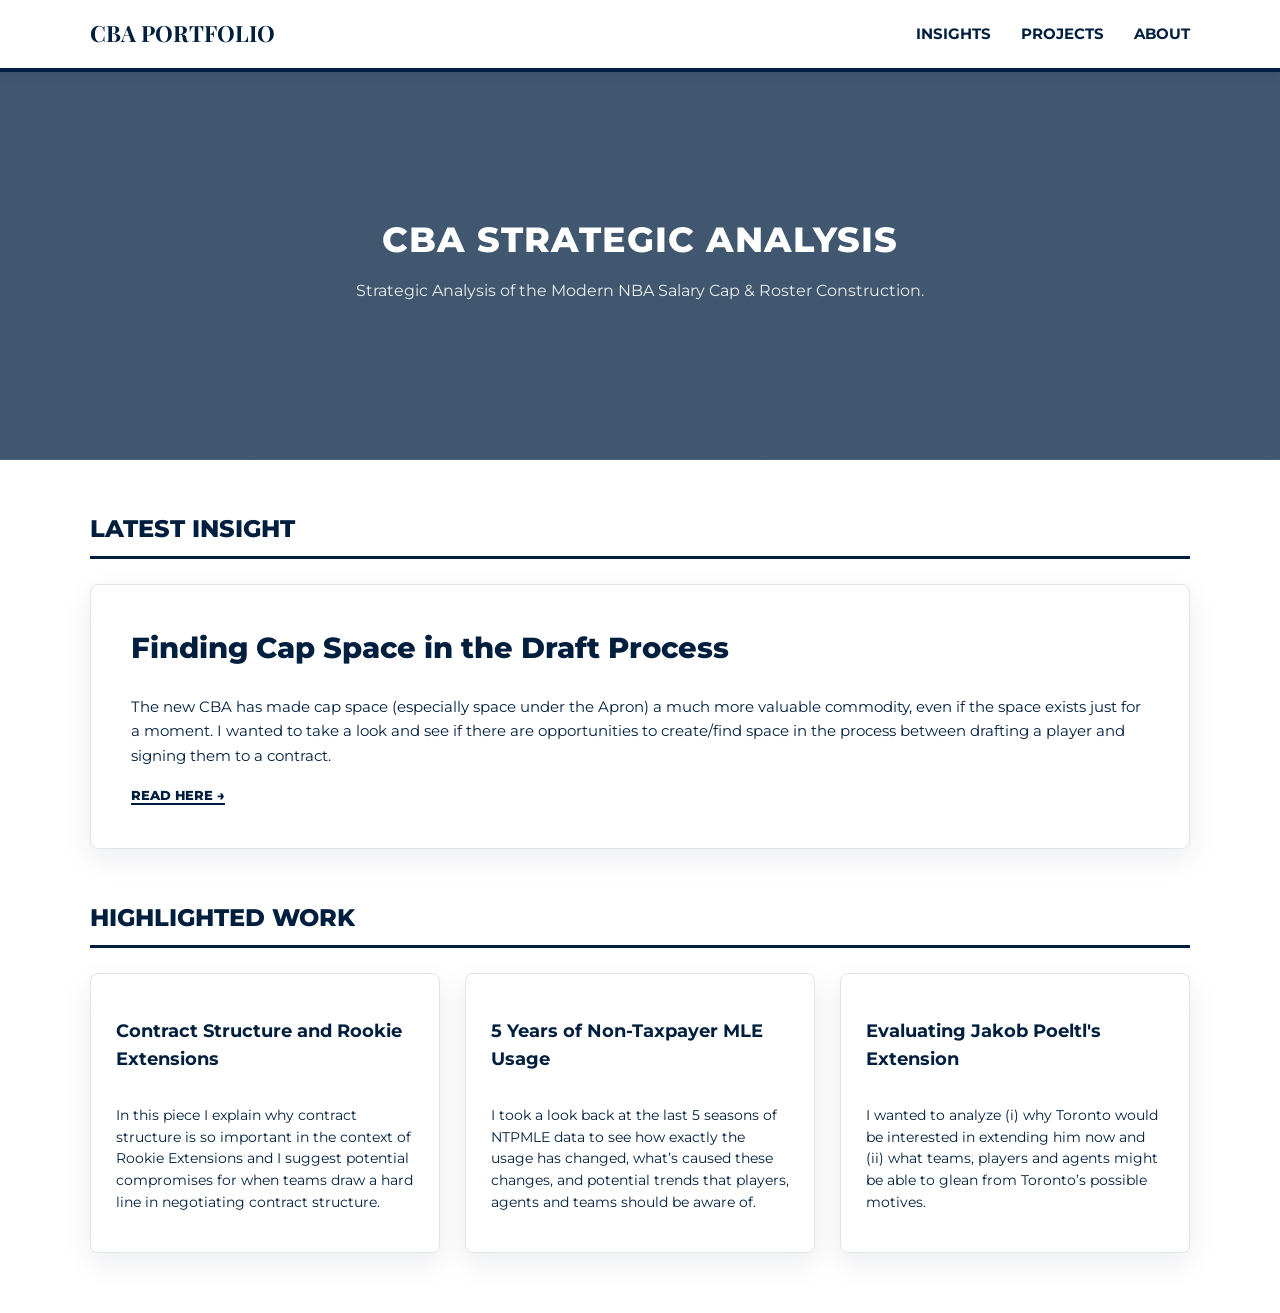
==== commit 5d2ab9df: "Update index.html" ====
--- a/index.html
+++ b/index.html
@@ -3,7 +3,7 @@
 <head>
     <meta charset="UTF-8">
     <meta name="viewport" content="width=device-width, initial-scale=1.0">
-    <title>CBA Portfolio | Home</title>
+    <title>CBA Portfolio | Insights</title>
     <link rel="stylesheet" href="style.css">
 </head>
 <body>
@@ -27,23 +27,23 @@
         <span class="section-title">Latest Insight</span>
         <div class="featured-card">
             <h2 style="font-size: 1.8rem; margin-top: 0; font-weight: 800;">Finding Cap Space in the Draft Process</h2>
-            <p>An examination of the strategic windows provided by the 2023 CBA for teams to optimize space during the draft cycle.</p>
+            <p>The new CBA has made cap space (especially space under the Apron) a much more valuable commodity, even if the space exists just for a moment. I wanted to take a look and see if there are opportunities to create/find space in the process between drafting a player and signing them to a contract.</p>
             <a href="https://drive.google.com/open?id=1f_7PeW-LgI48fHbIwn1nZwEF0cop1uEIu7tXVIypFJo" style="color:var(--navy); font-weight:800; text-decoration:none; text-transform:uppercase; font-size:0.8rem; border-bottom: 2px solid var(--navy);">Read Here →</a>
         </div>
 
         <span class="section-title">Highlighted Work</span>
         <div class="grid">
             <a href="https://drive.google.com/open?id=1r5EEuAGNq259s-AdWEqDMYGVttCYuRvjtx8AqNVq8k0" class="card">
-                <h3>Declining Contracts & Extensions</h3>
-                <p>Why contract structure is an overlooked component of negotiation and its importance in Rookie Extensions.</p>
+                <h3>Contract Structure and Rookie Extensions</h3>
+                <p style="font-size:0.85rem;">In this piece I explain why contract structure is so important in the context of Rookie Extensions and I suggest potential compromises for when teams draw a hard line in negotiating contract structure.</p>
             </a>
             <a href="https://drive.google.com/open?id=15UDdMBp6Mp_vAnA6nlnhU4esBTWFTg453Vq_dpr5j-M" class="card">
-                <h3>Mid-Level Exception Usage</h3>
-                <p>A 5-year look-back at NTPMLE data to see how exactly usage has changed under the 2023 CBA.</p>
+                <h3>5 Years of Non-Taxpayer MLE Usage</h3>
+                <p style="font-size:0.85rem;">I took a look back at the last 5 seasons of NTPMLE data to see how exactly the usage has changed, what’s caused these changes, and potential trends that players, agents and teams should be aware of.</p>
             </a>
             <a href="https://drive.google.com/open?id=14e6H8MVXcV-r86VJy1ZReL-wsqnfhFiHsn7ZvPEMdQc" class="card">
-                <h3>Jakob Poeltl Extension Analysis</h3>
-                <p>Gleaning insights from Toronto’s possible motives and what teams, players, and agents can learn.</p>
+                <h3>Evaluating Jakob Poeltl's Extension</h3>
+                <p style="font-size:0.85rem;">I wanted to analyze (i) why Toronto would be interested in extending him now and (ii) what teams, players and agents might be able to glean from Toronto’s possible motives.</p>
             </a>
         </div>
     </main>
--- a/style.css
+++ b/style.css
@@ -50,7 +50,7 @@
     text-decoration: none; 
     color: var(--navy); 
     font-weight: 700; 
-    font-size: 0.9rem; /* Increased size */
+    font-size: 0.95rem; 
     text-transform: uppercase; 
 }
 
@@ -108,21 +108,34 @@
 
 .card:hover { transform: translateY(-5px); box-shadow: 0 15px 35px rgba(0, 31, 63, 0.15); border-color: var(--navy); }
 
-/* CONNECT BOX - Centered */
+/* CONNECT BOX AESTHETIC */
 .contact-box {
     background: var(--white);
     border: 1px solid var(--border);
-    padding: 25px;
-    border-radius: 8px;
+    padding: 35px;
+    border-radius: 12px;
     box-shadow: var(--shadow);
-    text-align: center; /* Center aligned content */
+    text-align: center;
 }
 
 .contact-box h4 {
-    margin: 0 0 15px;
+    margin: 0 0 20px;
     text-transform: uppercase;
-    font-size: 1rem;
-    letter-spacing: 1px;
+    font-size: 1.1rem;
+    letter-spacing: 2px;
+    color: var(--navy);
+    font-weight: 800;
+}
+
+.contact-box p {
+    margin: 15px 0;
+    font-size: 0.9rem;
+}
+
+.contact-box span {
+    word-break: break-all;
+    display: block;
+    margin-top: 5px;
     color: var(--navy);
 }
 
@@ -135,9 +148,4 @@
     font-weight: 700;
     text-transform: uppercase;
     font-size: 0.75rem;
-    margin-top: 20px;
-}
-
-.btn-outline:hover { background: var(--navy); color: var(--white); }
-
-@media (max-width: 900px) { .grid { grid-template-columns: 1fr; } }
+    margin-top:
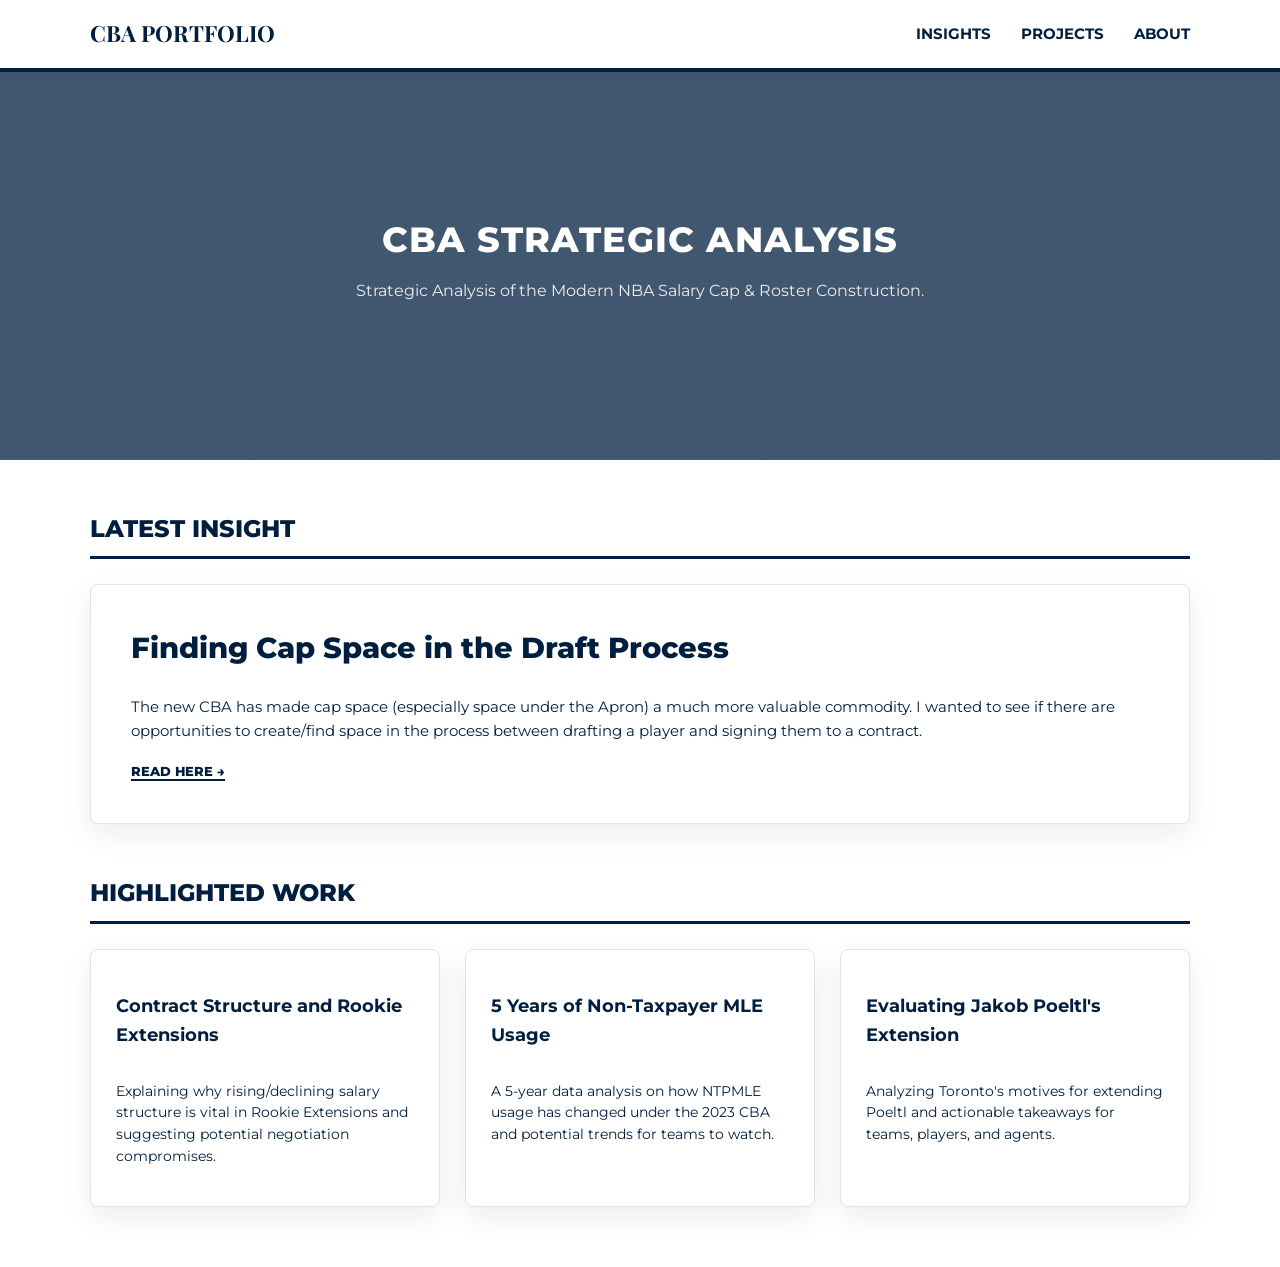
==== commit 7a00ebf5: "Update index.html" ====
--- a/index.html
+++ b/index.html
@@ -3,7 +3,7 @@
 <head>
     <meta charset="UTF-8">
     <meta name="viewport" content="width=device-width, initial-scale=1.0">
-    <title>CBA Portfolio | Insights</title>
+    <title>CBA Portfolio | Home</title>
     <link rel="stylesheet" href="style.css">
 </head>
 <body>
@@ -27,7 +27,7 @@
         <span class="section-title">Latest Insight</span>
         <div class="featured-card">
             <h2 style="font-size: 1.8rem; margin-top: 0; font-weight: 800;">Finding Cap Space in the Draft Process</h2>
-            <p>The new CBA has made cap space (especially space under the Apron) a much more valuable commodity, even if the space exists just for a moment. I wanted to take a look and see if there are opportunities to create/find space in the process between drafting a player and signing them to a contract.</p>
+            <p>The new CBA has made cap space (especially space under the Apron) a much more valuable commodity. I wanted to see if there are opportunities to create/find space in the process between drafting a player and signing them to a contract.</p>
             <a href="https://drive.google.com/open?id=1f_7PeW-LgI48fHbIwn1nZwEF0cop1uEIu7tXVIypFJo" style="color:var(--navy); font-weight:800; text-decoration:none; text-transform:uppercase; font-size:0.8rem; border-bottom: 2px solid var(--navy);">Read Here →</a>
         </div>
 
@@ -35,15 +35,15 @@
         <div class="grid">
             <a href="https://drive.google.com/open?id=1r5EEuAGNq259s-AdWEqDMYGVttCYuRvjtx8AqNVq8k0" class="card">
                 <h3>Contract Structure and Rookie Extensions</h3>
-                <p style="font-size:0.85rem;">In this piece I explain why contract structure is so important in the context of Rookie Extensions and I suggest potential compromises for when teams draw a hard line in negotiating contract structure.</p>
+                <p style="font-size:0.85rem;">Explaining why rising/declining salary structure is vital in Rookie Extensions and suggesting potential negotiation compromises.</p>
             </a>
             <a href="https://drive.google.com/open?id=15UDdMBp6Mp_vAnA6nlnhU4esBTWFTg453Vq_dpr5j-M" class="card">
                 <h3>5 Years of Non-Taxpayer MLE Usage</h3>
-                <p style="font-size:0.85rem;">I took a look back at the last 5 seasons of NTPMLE data to see how exactly the usage has changed, what’s caused these changes, and potential trends that players, agents and teams should be aware of.</p>
+                <p style="font-size:0.85rem;">A 5-year data analysis on how NTPMLE usage has changed under the 2023 CBA and potential trends for teams to watch.</p>
             </a>
             <a href="https://drive.google.com/open?id=14e6H8MVXcV-r86VJy1ZReL-wsqnfhFiHsn7ZvPEMdQc" class="card">
                 <h3>Evaluating Jakob Poeltl's Extension</h3>
-                <p style="font-size:0.85rem;">I wanted to analyze (i) why Toronto would be interested in extending him now and (ii) what teams, players and agents might be able to glean from Toronto’s possible motives.</p>
+                <p style="font-size:0.85rem;">Analyzing Toronto's motives for extending Poeltl and actionable takeaways for teams, players, and agents.</p>
             </a>
         </div>
     </main>
--- a/style.css
+++ b/style.css
@@ -108,11 +108,11 @@
 
 .card:hover { transform: translateY(-5px); box-shadow: 0 15px 35px rgba(0, 31, 63, 0.15); border-color: var(--navy); }
 
-/* CONNECT BOX AESTHETIC */
+/* LET'S CONNECT BOX */
 .contact-box {
     background: var(--white);
     border: 1px solid var(--border);
-    padding: 35px;
+    padding: 40px;
     border-radius: 12px;
     box-shadow: var(--shadow);
     text-align: center;
@@ -122,21 +122,9 @@
     margin: 0 0 20px;
     text-transform: uppercase;
     font-size: 1.1rem;
-    letter-spacing: 2px;
+    letter-spacing: 1px;
     color: var(--navy);
     font-weight: 800;
-}
-
-.contact-box p {
-    margin: 15px 0;
-    font-size: 0.9rem;
-}
-
-.contact-box span {
-    word-break: break-all;
-    display: block;
-    margin-top: 5px;
-    color: var(--navy);
 }
 
 .btn-outline {
@@ -148,4 +136,9 @@
     font-weight: 700;
     text-transform: uppercase;
     font-size: 0.75rem;
-    margin-top:
+    margin-top: 20px;
+}
+
+.btn-outline:hover { background: var(--navy); color: var(--white); }
+
+@media (max-width: 900px) { .grid { grid-template-columns: 1fr; } }
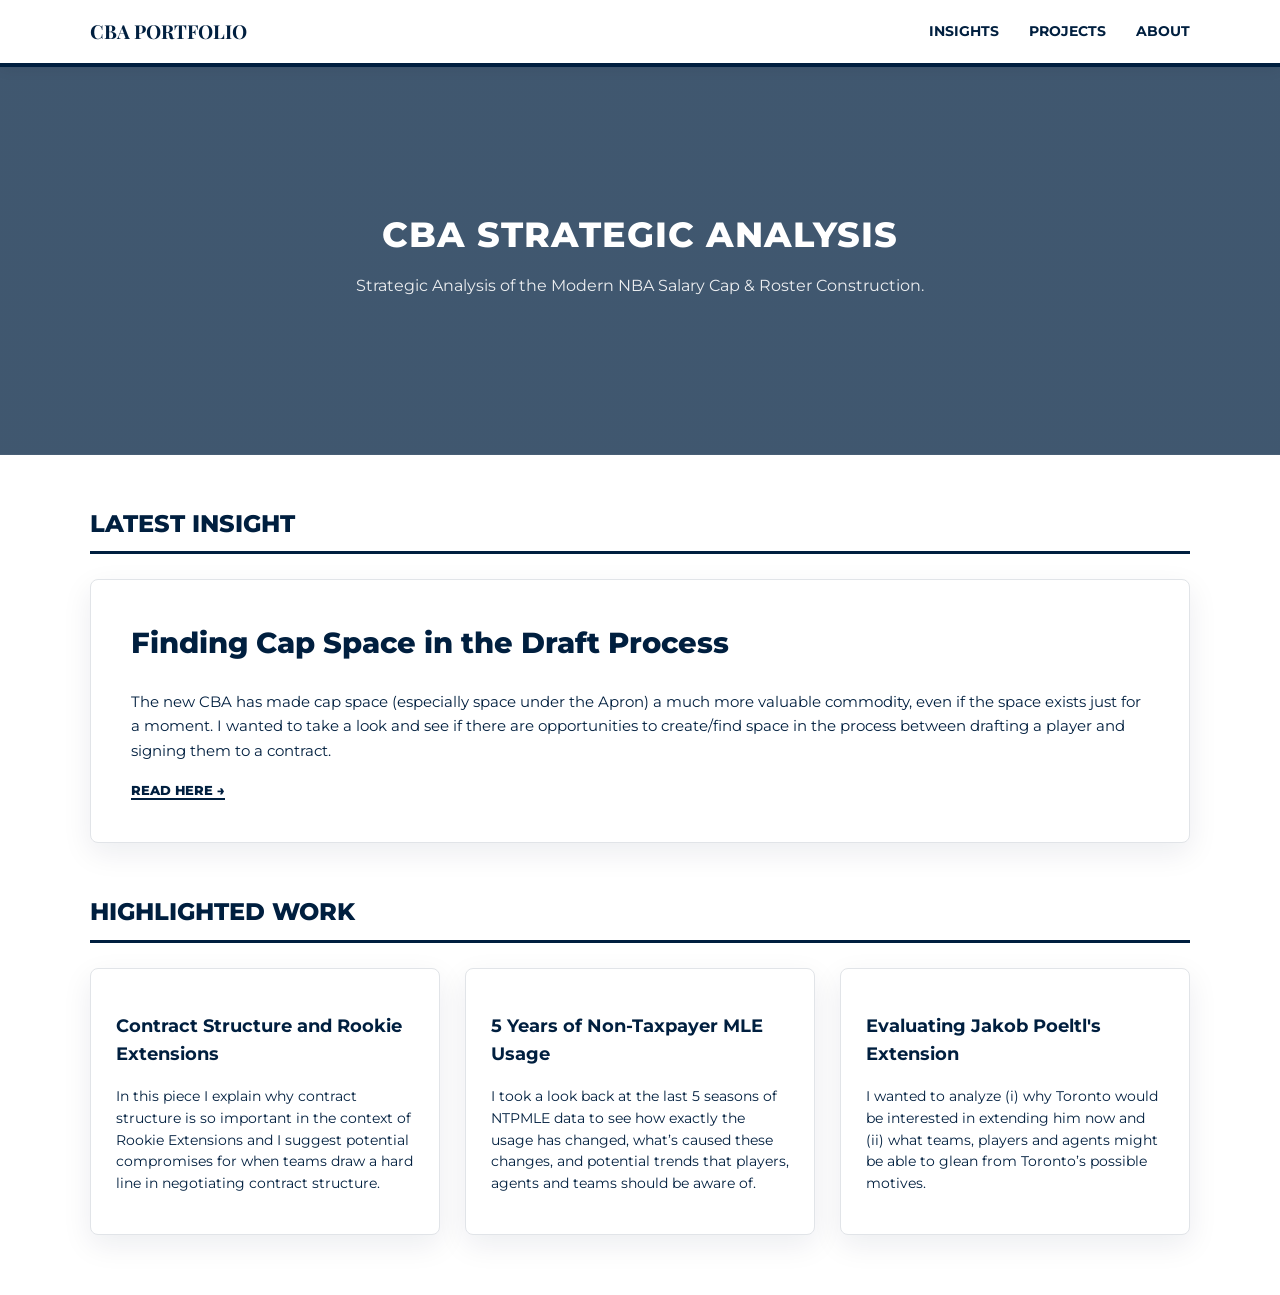
==== commit 49baf989: "Update index.html" ====
--- a/index.html
+++ b/index.html
@@ -3,7 +3,7 @@
 <head>
     <meta charset="UTF-8">
     <meta name="viewport" content="width=device-width, initial-scale=1.0">
-    <title>CBA Portfolio | Home</title>
+    <title>CBA Portfolio | Insights</title>
     <link rel="stylesheet" href="style.css">
 </head>
 <body>
@@ -27,7 +27,7 @@
         <span class="section-title">Latest Insight</span>
         <div class="featured-card">
             <h2 style="font-size: 1.8rem; margin-top: 0; font-weight: 800;">Finding Cap Space in the Draft Process</h2>
-            <p>The new CBA has made cap space (especially space under the Apron) a much more valuable commodity. I wanted to see if there are opportunities to create/find space in the process between drafting a player and signing them to a contract.</p>
+            <p>The new CBA has made cap space (especially space under the Apron) a much more valuable commodity, even if the space exists just for a moment. I wanted to take a look and see if there are opportunities to create/find space in the process between drafting a player and signing them to a contract.</p>
             <a href="https://drive.google.com/open?id=1f_7PeW-LgI48fHbIwn1nZwEF0cop1uEIu7tXVIypFJo" style="color:var(--navy); font-weight:800; text-decoration:none; text-transform:uppercase; font-size:0.8rem; border-bottom: 2px solid var(--navy);">Read Here →</a>
         </div>
 
@@ -35,15 +35,15 @@
         <div class="grid">
             <a href="https://drive.google.com/open?id=1r5EEuAGNq259s-AdWEqDMYGVttCYuRvjtx8AqNVq8k0" class="card">
                 <h3>Contract Structure and Rookie Extensions</h3>
-                <p style="font-size:0.85rem;">Explaining why rising/declining salary structure is vital in Rookie Extensions and suggesting potential negotiation compromises.</p>
+                <p style="font-size: 0.85rem;">In this piece I explain why contract structure is so important in the context of Rookie Extensions and I suggest potential compromises for when teams draw a hard line in negotiating contract structure.</p>
             </a>
             <a href="https://drive.google.com/open?id=15UDdMBp6Mp_vAnA6nlnhU4esBTWFTg453Vq_dpr5j-M" class="card">
                 <h3>5 Years of Non-Taxpayer MLE Usage</h3>
-                <p style="font-size:0.85rem;">A 5-year data analysis on how NTPMLE usage has changed under the 2023 CBA and potential trends for teams to watch.</p>
+                <p style="font-size: 0.85rem;">I took a look back at the last 5 seasons of NTPMLE data to see how exactly the usage has changed, what’s caused these changes, and potential trends that players, agents and teams should be aware of.</p>
             </a>
             <a href="https://drive.google.com/open?id=14e6H8MVXcV-r86VJy1ZReL-wsqnfhFiHsn7ZvPEMdQc" class="card">
                 <h3>Evaluating Jakob Poeltl's Extension</h3>
-                <p style="font-size:0.85rem;">Analyzing Toronto's motives for extending Poeltl and actionable takeaways for teams, players, and agents.</p>
+                <p style="font-size: 0.85rem;">I wanted to analyze (i) why Toronto would be interested in extending him now and (ii) what teams, players and agents might be able to glean from Toronto’s possible motives.</p>
             </a>
         </div>
     </main>
--- a/style.css
+++ b/style.css
@@ -40,7 +40,7 @@
 .brand-logo {
     font-family: 'Playfair Display', serif;
     font-weight: 700;
-    font-size: 1.4rem;
+    font-size: 1.2rem;
     color: var(--navy);
     text-decoration: none;
 }
@@ -50,7 +50,7 @@
     text-decoration: none; 
     color: var(--navy); 
     font-weight: 700; 
-    font-size: 0.95rem; 
+    font-size: 0.9rem; 
     text-transform: uppercase; 
 }
 
@@ -102,29 +102,25 @@
     transition: 0.3s ease;
     text-decoration: none;
     color: inherit;
-    display: flex;
-    flex-direction: column;
 }
 
 .card:hover { transform: translateY(-5px); box-shadow: 0 15px 35px rgba(0, 31, 63, 0.15); border-color: var(--navy); }
 
-/* LET'S CONNECT BOX */
+/* CONNECT BOX */
 .contact-box {
     background: var(--white);
     border: 1px solid var(--border);
-    padding: 40px;
-    border-radius: 12px;
+    padding: 25px;
+    border-radius: 8px;
     box-shadow: var(--shadow);
-    text-align: center;
 }
 
 .contact-box h4 {
-    margin: 0 0 20px;
+    margin: 0 0 15px;
     text-transform: uppercase;
-    font-size: 1.1rem;
+    font-size: 1rem;
     letter-spacing: 1px;
     color: var(--navy);
-    font-weight: 800;
 }
 
 .btn-outline {
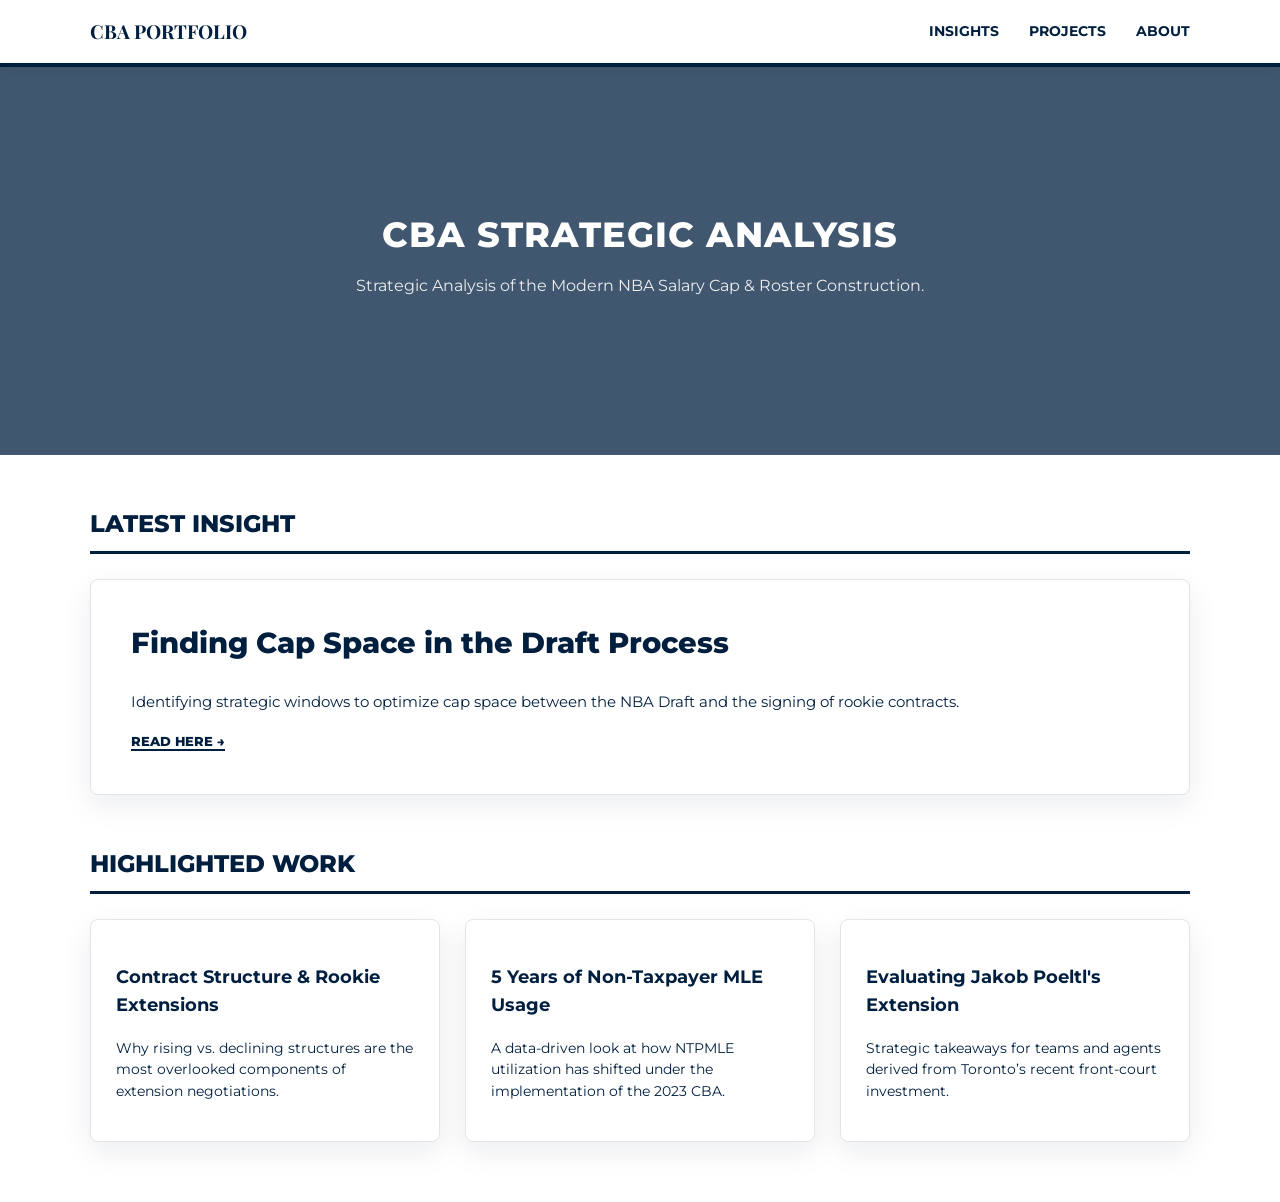
==== commit 9f3815ff: "Update index.html" ====
--- a/index.html
+++ b/index.html
@@ -1,12 +1,8 @@
-<!DOCTYPE html>
-<html lang="en">
-<head>
+<!DOCTYPE html><html lang="en"><head>
     <meta charset="UTF-8">
     <meta name="viewport" content="width=device-width, initial-scale=1.0">
     <title>CBA Portfolio | Insights</title>
-    <link rel="stylesheet" href="style.css">
-</head>
-<body>
+    <link rel="stylesheet" href="style.css"></head><body>
     <nav>
         <div class="nav-container">
             <a href="index.html" class="brand-logo">CBA Portfolio</a>
@@ -27,25 +23,23 @@
         <span class="section-title">Latest Insight</span>
         <div class="featured-card">
             <h2 style="font-size: 1.8rem; margin-top: 0; font-weight: 800;">Finding Cap Space in the Draft Process</h2>
-            <p>The new CBA has made cap space (especially space under the Apron) a much more valuable commodity, even if the space exists just for a moment. I wanted to take a look and see if there are opportunities to create/find space in the process between drafting a player and signing them to a contract.</p>
+            <p>Identifying strategic windows to optimize cap space between the NBA Draft and the signing of rookie contracts.</p>
             <a href="https://drive.google.com/open?id=1f_7PeW-LgI48fHbIwn1nZwEF0cop1uEIu7tXVIypFJo" style="color:var(--navy); font-weight:800; text-decoration:none; text-transform:uppercase; font-size:0.8rem; border-bottom: 2px solid var(--navy);">Read Here →</a>
         </div>
 
         <span class="section-title">Highlighted Work</span>
         <div class="grid">
             <a href="https://drive.google.com/open?id=1r5EEuAGNq259s-AdWEqDMYGVttCYuRvjtx8AqNVq8k0" class="card">
-                <h3>Contract Structure and Rookie Extensions</h3>
-                <p style="font-size: 0.85rem;">In this piece I explain why contract structure is so important in the context of Rookie Extensions and I suggest potential compromises for when teams draw a hard line in negotiating contract structure.</p>
+                <h3>Contract Structure & Rookie Extensions</h3>
+                <p style="font-size: 0.85rem;">Why rising vs. declining structures are the most overlooked components of extension negotiations.</p>
             </a>
             <a href="https://drive.google.com/open?id=15UDdMBp6Mp_vAnA6nlnhU4esBTWFTg453Vq_dpr5j-M" class="card">
                 <h3>5 Years of Non-Taxpayer MLE Usage</h3>
-                <p style="font-size: 0.85rem;">I took a look back at the last 5 seasons of NTPMLE data to see how exactly the usage has changed, what’s caused these changes, and potential trends that players, agents and teams should be aware of.</p>
+                <p style="font-size: 0.85rem;">A data-driven look at how NTPMLE utilization has shifted under the implementation of the 2023 CBA.</p>
             </a>
             <a href="https://drive.google.com/open?id=14e6H8MVXcV-r86VJy1ZReL-wsqnfhFiHsn7ZvPEMdQc" class="card">
                 <h3>Evaluating Jakob Poeltl's Extension</h3>
-                <p style="font-size: 0.85rem;">I wanted to analyze (i) why Toronto would be interested in extending him now and (ii) what teams, players and agents might be able to glean from Toronto’s possible motives.</p>
+                <p style="font-size: 0.85rem;">Strategic takeaways for teams and agents derived from Toronto’s recent front-court investment.</p>
             </a>
         </div>
-    </main>
-</body>
-</html>
+    </main></body></html>
--- a/style.css
+++ b/style.css
@@ -106,21 +106,41 @@
 
 .card:hover { transform: translateY(-5px); box-shadow: 0 15px 35px rgba(0, 31, 63, 0.15); border-color: var(--navy); }
 
-/* CONNECT BOX */
+/* REFINED CONNECT BOX - LESS CROWDED */
 .contact-box {
     background: var(--white);
     border: 1px solid var(--border);
     padding: 25px;
     border-radius: 8px;
     box-shadow: var(--shadow);
+    text-align: center; /* Ensures everything is centered */
 }
 
 .contact-box h4 {
     margin: 0 0 15px;
     text-transform: uppercase;
-    font-size: 1rem;
-    letter-spacing: 1px;
+    font-size: 0.85rem; /* Smaller for more air */
+    letter-spacing: 2px; /* Elegant spacing */
     color: var(--navy);
+    font-weight: 800;
+}
+
+.contact-box p {
+    margin: 10px 0;
+    font-size: 0.8rem; /* Smaller font to prevent crowding */
+}
+
+.contact-box a {
+    color: var(--navy);
+    font-weight: 700;
+    text-decoration: none;
+    font-size: 0.8rem;
+    border-bottom: 1px solid transparent;
+    transition: border-color 0.3s;
+}
+
+.contact-box a:hover {
+    border-color: var(--navy);
 }
 
 .btn-outline {
